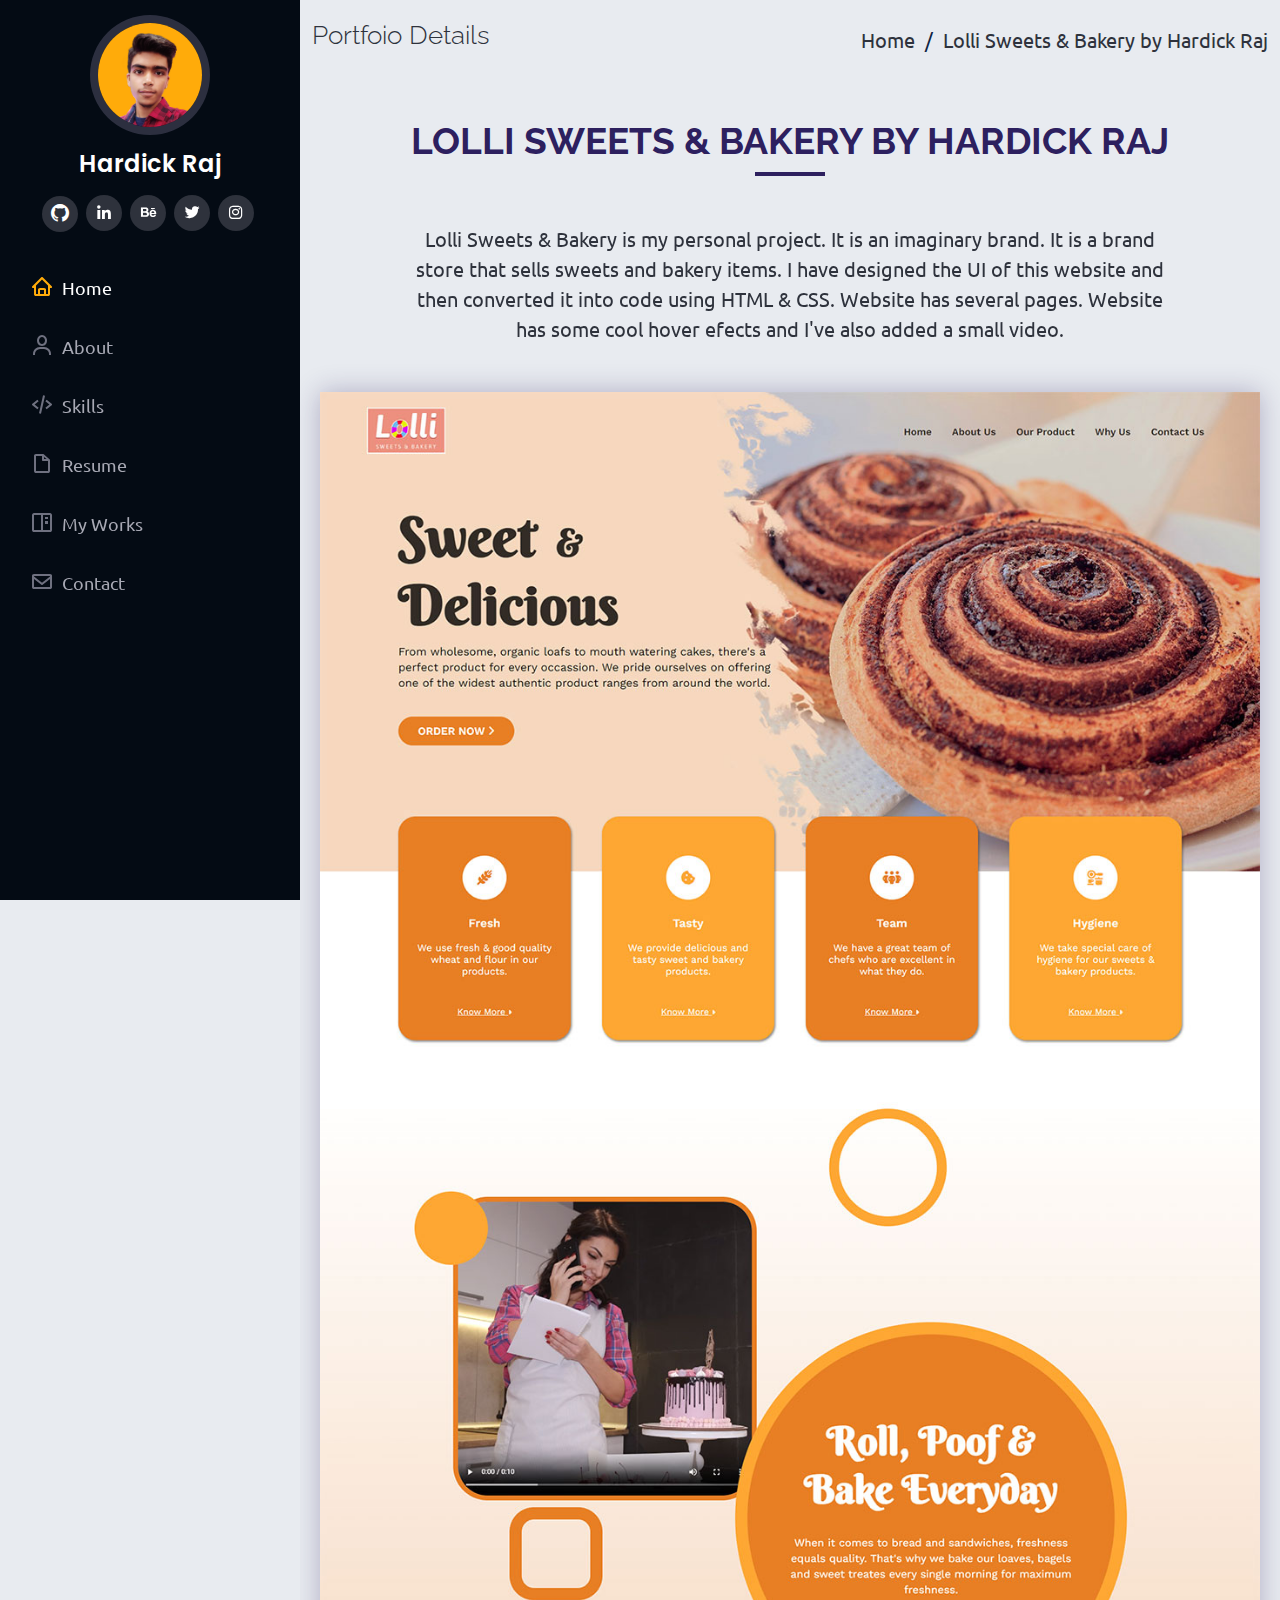
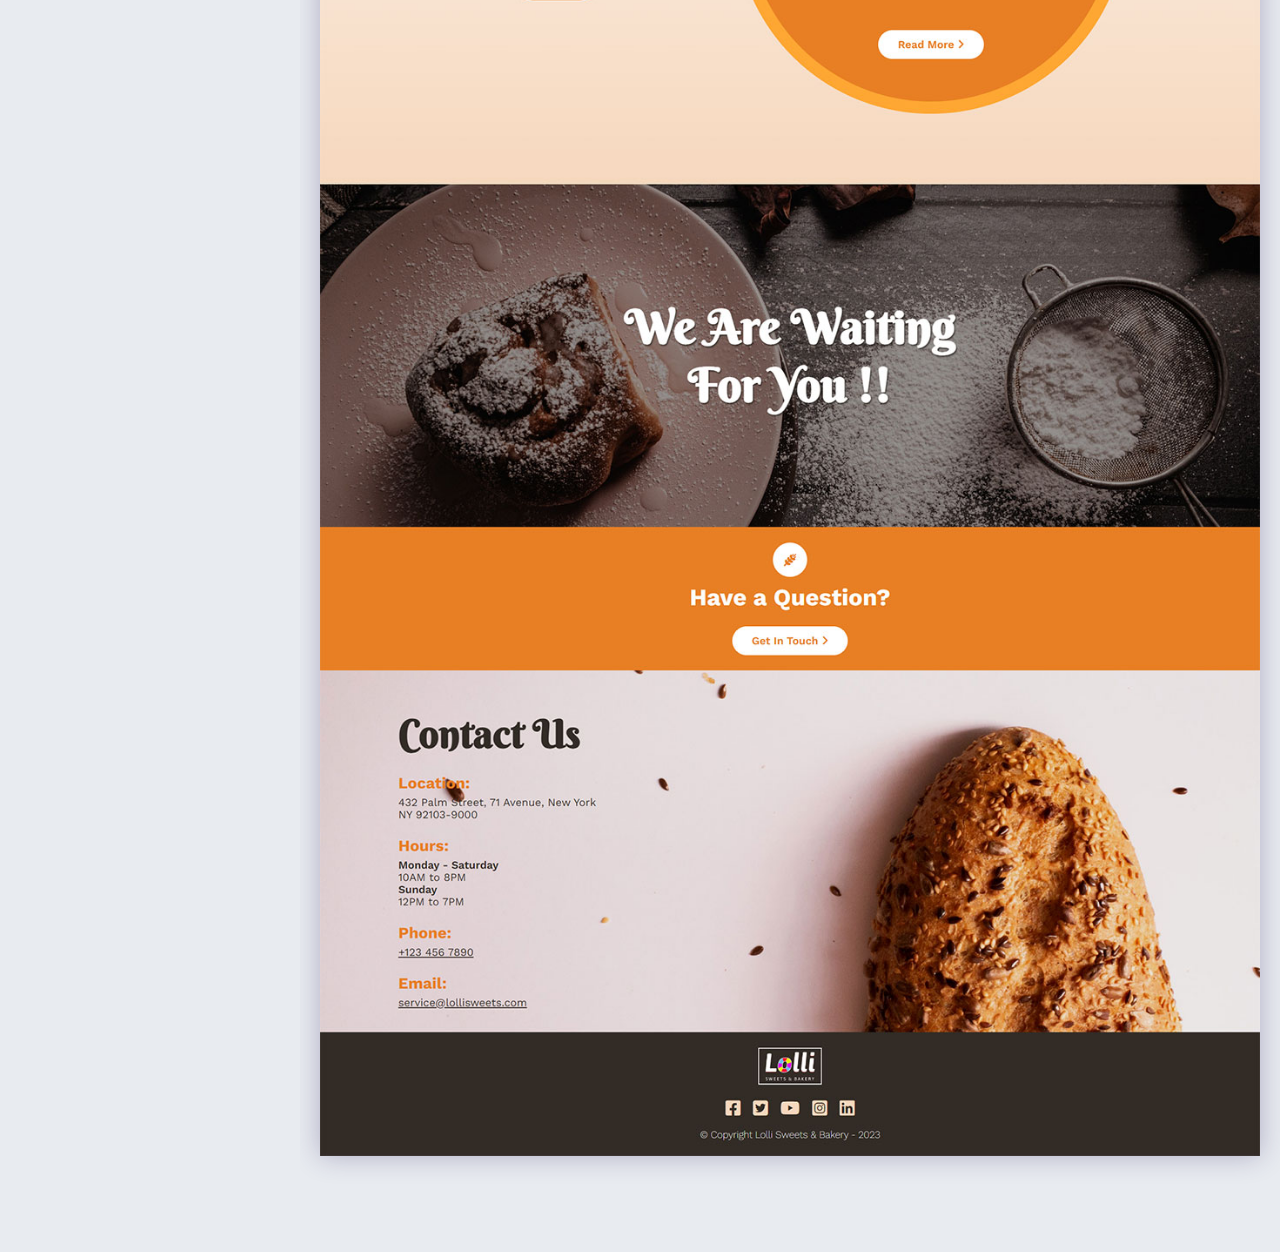
==== lollisweets.html @ 5df668ee "added all the files for the first time" ====
<!DOCTYPE html>
<html lang="en">

<head>
  <meta charset="utf-8">
  <meta content="width=device-width, initial-scale=1.0" name="viewport">

  <title>Lolli Sweets | Hardick Raj</title>
  <meta content="" name="description">
  <meta content="" name="keywords">

  <!-- Favicons -->
  <link href="assets/img/favicon.png" rel="icon">
  <link href="assets/img/apple-touch-icon.png" rel="apple-touch-icon">

  <!-- Google Fonts -->
  <link href="https://fonts.googleapis.com/css?family=Open+Sans:300,300i,400,400i,600,600i,700,700i|Raleway:300,300i,400,400i,500,500i,600,600i,700,700i|Poppins:300,300i,400,400i,500,500i,600,600i,700,700i" rel="stylesheet">
  <link href="https://fonts.googleapis.com/css2?family=Ubuntu:wght@300;400;700&display=swap" rel="stylesheet">

  <!-- Vendor CSS Files -->
  <link href="assets/vendor/aos/aos.css" rel="stylesheet">
  <link href="assets/vendor/bootstrap/css/bootstrap.min.css" rel="stylesheet">
  <link href="assets/vendor/bootstrap-icons/bootstrap-icons.css" rel="stylesheet">
  <link href="assets/vendor/boxicons/css/boxicons.min.css" rel="stylesheet">

  <!-- Template Main CSS File -->
  <link href="assets/css/style.css" rel="stylesheet">

  <!-- =======================================================
  * Template Name: iPortfolio - v3.7.0
  * Template URL: https://bootstrapmade.com/iportfolio-bootstrap-portfolio-websites-template/
  * Author: BootstrapMade.com
  * License: https://bootstrapmade.com/license/
  ======================================================== -->
</head>

<body>

  <!-- ======= Mobile nav toggle button ======= -->
  <i class="bi bi-list mobile-nav-toggle d-xl-none"></i>

  <!-- ======= Header ======= -->
  <header id="header">
    <div class="d-flex flex-column">

      <div class="profile">
        <img src="assets/img/profile-img.jpg" alt="" class="img-fluid rounded-circle">
        <h1 class="text-light"><a href="index.html">Hardick Raj</a></h1>
        <div class="social-links mt-3 text-center">
          <a href="https://github.com/hardickraj" target="_blank" class="github" ><i class="bi bi-github" data-aos="zoom-in" data-aos-delay="300"></i></a>
          <a href="https://www.linkedin.com/in/hardickraj/" target="_blank" class="linkedin" ><i class="bx bxl-linkedin" data-aos="zoom-in" data-aos-delay="600"></i></a>
          <a href="https://www.behance.net/hardickraj" target="_blank" class="google-plus" ><i class="bx bxl-behance" data-aos="zoom-in" data-aos-delay="500"></i></a>
          <a href="https://twitter.com/hardickart/" target="_blank" class="twitter" ><i class="bx bxl-twitter" data-aos="zoom-in" data-aos-delay="200"></i></a>
          <a href="https://www.instagram.com/hardickart/" target="_blank" class="instagram" ><i class="bx bxl-instagram" data-aos="zoom-in" data-aos-delay="400"></i></a>
        </div>
      </div>

      <nav id="navbar" class="nav-menu navbar">
        <ul>
          <li data-aos="zoom-in" data-aos-delay="400"><a href="index.html#hero" class="nav-link scrollto active"><i class="bx bx-home"></i> <span>Home</span></a></li>
          <li data-aos="zoom-in" data-aos-delay="500"><a href="index.html#about" class="nav-link scrollto"><i class="bx bx-user"></i> <span>About</span></a></li>
          <li data-aos="zoom-in" data-aos-delay="500"><a href="index.html#skills" class="nav-link scrollto"><i class="bx bx-code-alt"></i> <span>Skills</span></a></li>
          <li data-aos="zoom-in" data-aos-delay="600"><a href="index.html#resume" class="nav-link scrollto"><i class="bx bx-file-blank"></i> <span>Resume</span></a></li>
          <li data-aos="zoom-in" data-aos-delay="700"><a href="index.html#portfolio" class="nav-link scrollto"><i class="bx bx-book-content"></i> <span>My Works</span></a></li>
          <li data-aos="zoom-in" data-aos-delay="900"><a href="index.html#contact" class="nav-link scrollto"><i class="bx bx-envelope"></i> <span>Contact</span></a></li>
        </ul>
      </nav><!-- .nav-menu -->
    </div>
  </header><!-- End Header -->

  <main id="main">

    <!-- ======= Breadcrumbs ======= -->
    <section id="breadcrumbs" class="breadcrumbs">
      <div class="container">

        <div class="d-flex justify-content-between align-items-center">
          <h2>Portfoio Details</h2>
          <ol>
            <li><a href="index.html">Home</a></li>
            <li>Lolli Sweets & Bakery by Hardick Raj</li>
          </ol>
        </div>

      </div>
    </section><!-- End Breadcrumbs -->

    <!-- ======= Portfolio Details Section ======= -->
    <section id="portfolio-details" class="portfolio-details">
      <div class="container">
        <div class="section-title">
          <h2 class="title-an mb-2">Lolli Sweets & Bakery by Hardick Raj</h2>
          <div class="title-bar mb-5"></div>
          <p class="mb-5" data-aos="fade-down">Lolli Sweets & Bakery is my personal project. It is an imaginary brand. It is a brand store that sells sweets and bakery items. I have designed the UI of this website and then converted it into code using HTML & CSS. Website has several pages. Website has some cool hover efects and I've also added a small video.</p>
        </div>

        <div class="port-web-image px-2" data-aos="fade-down" data-aos-delay="200">
          <img src="assets/img/portfolio/lollisweets-by-hardick.jpg" alt="hardickraj" class="img-fluid">
        </div>
      </div><!-- conrainer -->
    </section><!-- End Portfolio Details Section -->

  </main><!-- End #main -->

  <!-- ======= Footer ======= -->
  <footer id="footer">
    <div class="container">
      <div class="copyright" data-aos="zoom-in">
        &copy; Copyright <strong><span>Hardick Raj</span></strong>
      </div>
      <!-- <div class="credits" data-aos="zoom-in" data-aos-delay="200">
        Designed using <a href="https://bootstrapmade.com/">BootstrapMade</a>
      </div> -->
    </div>
  </footer><!-- End  Footer -->

  <a href="#" class="back-to-top d-flex align-items-center justify-content-center"><i class="bi bi-arrow-up-short"></i></a>

   <!-- Vendor JS Files -->
   <script src="assets/vendor/purecounter/purecounter.js"></script>
   <script src="assets/vendor/aos/aos.js"></script>
   <script src="assets/vendor/bootstrap/js/bootstrap.bundle.min.js"></script>
 
   <!-- Template Main JS File -->
   <script src="assets/js/main.js"></script>

</body>

</html>
---- assets/css/style.css ----
/**
* Template Name: iPortfolio - v3.7.0
* Template URL: https://bootstrapmade.com/iportfolio-bootstrap-portfolio-websites-template/
* Author: BootstrapMade.com
* License: https://bootstrapmade.com/license/
*/

/*--------------------------------------------------------------
# General
--------------------------------------------------------------*/
body {
  font-family: 'Ubuntu', sans-serif;
  color: #2e323c;
  background-color: #e8ebf0;
}
a
{
  text-decoration: none;
  color: #2e323c;
}
a:hover
{
  color: #ffab0a;
}
p,li
{
  font-size: 20px;
}
@media (max-width: 600px) {
  p,li{
    font-size: 17px;
  }
}

#footer a {
  color: #a8a9b4;
  text-decoration: none;
}

#footer a:hover {
  color: #fff;
  text-decoration: none;
}

h1, h2, h3, h4, h5, h6 {
  font-family: "Raleway", sans-serif;
}
.heading{
  font-weight: bold;
  color: #2d205f;
}
.theme-color
{
  color: #ffab0a;
}
::-webkit-scrollbar {
  width: 14px;
}
::-webkit-scrollbar-thumb
{
  border-radius: 4px;
  background: linear-gradient(180deg, #f1b409 0%, #f18e14 100%);
}
::-webkit-scrollbar-thumb:hover
{
  background: linear-gradient(180deg, #fbc633 0%, #ffa02c 100%);
}
::-webkit-scrollbar-track {
  box-shadow: inset 0 0 5px rgba(0, 0, 0, 0.4);
  /* background: linear-gradient(180deg,  rgba(156,219,219, 1) 0%, rgba(255,173,214, 1) 55.7%, rgba(162,186,245, 1) 81.8% ); */
}

/*--------------------------------------------------------------
# selection
--------------------------------------------------------------*/
::selection
{
  background-color: #ffe8bc;
}
/*--------------------------------------------------------------
# Back to top button
--------------------------------------------------------------*/
.back-to-top {
  position: fixed;
  visibility: hidden;
  opacity: 0;
  right: 15px;
  bottom: 15px;
  z-index: 996;
  background: #ffab0a;
  width: 40px;
  height: 40px;
  border-radius: 50px;
  transition: all 0.4s;
}
.back-to-top i {
  font-size: 28px;
  color: #fff;
  line-height: 0;
}
.back-to-top:hover {
  background: #ffb62b;
  color: #fff;
}
.back-to-top.active {
  visibility: visible;
  opacity: 1;
}

/*--------------------------------------------------------------
# Header
--------------------------------------------------------------*/
#header {
  position: fixed;
  top: 0;
  left: 0;
  bottom: 0;
  width: 300px;
  transition: all ease-in-out 0.5s;
  z-index: 9997;
  transition: all 0.5s;
  padding: 0 15px;
  background: #040b14;
  overflow-y: auto;
}
#header .profile img {
  margin: 15px auto;
  display: block;
  width: 120px;
  border: 8px solid #2c2f3f;
}
#header .profile h1 {
  font-size: 24px;
  margin: 0;
  padding: 0;
  font-weight: 600;
  -moz-text-align-last: center;
  text-align-last: center;
  font-family: "Poppins", sans-serif;
}
#header .profile h1 a, #header .profile h1 a:hover {
  color: #fff;
  text-decoration: none;
}
#header .profile .social-links a {
  font-size: 18px;
  display: inline-block;
  background: #2e323c;
  color: #fff;
  line-height: 1;
  padding: 8px 0;
  margin-right: 4px;
  border-radius: 50%;
  text-align: center;
  width: 36px;
  height: 36px;
  transition: 0.3s;
}
#header .profile .social-links a:hover {
  background: #ffab0a;
  color: #fff;
  text-decoration: none;
}
#header .profile .social-links a:hover i
{
  transform: rotateY(360deg);
  transition: all .7s ease-in-out;

}

#main {
  margin-left: 300px;
}

@media (max-width: 1199px) {
  #header {
    left: -300px;
  }

  #main {
    margin-left: 0;
  }
}
/*--------------------------------------------------------------
# Navigation Menu
--------------------------------------------------------------*/
/* Desktop Navigation */
.nav-menu {
  padding: 30px 0 0 0;
}
.nav-menu * {
  margin: 0;
  padding: 0;
  list-style: none;
}
.nav-menu > ul > li {
  position: relative;
  white-space: nowrap;
}
.nav-menu a, .nav-menu a:focus {
  display: flex;
  align-items: center;
  color: #a8a9b4;
  padding: 12px 15px;
  margin-bottom: 8px;
  transition: 0.3s;
  font-size: 18px;
}
.nav-menu a i, .nav-menu a:focus i {
  font-size: 24px;
  padding-right: 8px;
  color: #6f7180;
}
.nav-menu a:hover, .nav-menu .active, .nav-menu .active:focus, .nav-menu li:hover > a {
  text-decoration: none;
  color: #fff;
}
.nav-menu a:hover i, .nav-menu .active i, .nav-menu .active:focus i, .nav-menu li:hover > a i {
  color: #ffab0a;
}

/* Mobile Navigation */
.mobile-nav-toggle {
  position: fixed;
  right: 15px;
  top: 15px;
  z-index: 9998;
  border: 0;
  font-size: 24px;
  transition: all 0.4s;
  outline: none !important;
  background-color: #ffab0a;
  color: #fff;
  width: 40px;
  height: 40px;
  display: inline-flex;
  align-items: center;
  justify-content: center;
  line-height: 0;
  border-radius: 50px;
  cursor: pointer;
}

.mobile-nav-active {
  overflow: hidden;
}
.mobile-nav-active #header {
  left: 0;
}

/*--------------------------------------------------------------
# Hero Section
--------------------------------------------------------------*/
#hero {
  width: 100%;
  height: 100vh;
  background: url("../img/hero-bg.jpg") top center;
  background-size: cover;
  position: relative;
  z-index: 1;
}
#hero:before {
  content: "";
  background: rgba(5, 13, 24, 0.3);
  position: absolute;
  bottom: 0;
  top: 0;
  left: 0;
  right: 0;
  z-index: 2;
}
#hero .hero-container {
  position: relative;
  z-index: 2;
  min-width: 300px;
}
#hero h1 {
  margin: 0 0 10px 0;
  font-size: 5em;
  font-weight: 700;
  line-height: 56px;
  color: #fff;
}
#hero p {
  color: #fff;
  margin-bottom: 50px;
  font-size: 26px;
  font-family: "Poppins", sans-serif;
  -webkit-animation: mainFadeIn 2s forwards;
  -o-animation: mainFadeIn 2s forwards;
  animation: mainFadeIn 2s forwards;
  animation-delay: .9s;
  opacity: 0;
}
#hero p span {
  color: #fff;
  padding-bottom: 4px;
  letter-spacing: 1px;
  border-bottom: 3px solid #ffab0a;
}
@media (min-width: 1024px) {
  #hero {
    background-attachment: fixed;
  }
}
@media (max-width: 768px) {
  #hero h1 {
    font-size: 28px;
    line-height: 36px;
  }
  #hero h2 {
    font-size: 18px;
    line-height: 24px;
    margin-bottom: 30px;
  }
}
#hero h1 {
  -webkit-animation: mainFadeIn 2s forwards;
  -o-animation: mainFadeIn 2s forwards;
  animation: mainFadeIn 2s forwards;
  animation-delay: 1.8s;
  opacity: 0;
  display: flex;
  align-items: baseline;
  position: relative;
}
.an-block {
  width: 0%;
  height: 40%;
  background: #ffab0a;
  position: absolute;
  animation: mainBlock 2.2s cubic-bezier(0.74, 0.06, 0.4, 0.92) forwards;
  display: flex;
}
#hero h1 .pop-an {
  width: 0px;
  height: 0px;
  -webkit-border-radius: 50%;
  -moz-border-radius: 50%;
  border-radius: 50%;
  background: #ffab0a;
  -webkit-animation: load 0.6s cubic-bezier(0.74, 0.06, 0.4, 0.92) forwards;
  animation: popIn 0.8s cubic-bezier(0.74, 0.06, 0.4, 0.92) forwards;
  animation-delay: 2s;
  margin-left: 5px;
  margin-top: -10px;
  position: absolute;
  bottom: 0%;
  right: -5%;
}
@keyframes mainBlock {
  0% {
    width: 0%;
    left: 0;
  }
  50% {
    width: 100%;
    left: 0;
  }
  100% {
    width: 0;
    left: 100%;
  }
}
@keyframes mainFadeIn {
  0% {
    opacity: 0;
  }
  100% {
    opacity: 1;
  }
}
@keyframes popIn {
  0% {
    width: 0px;
    height: 0px;
    background: #ffab0a;
    border: 0px solid #ddd;
    opacity: 0;
  }
  50% {
    width: 12px;
    height: 12px;
    background: #ffab0a;
    opacity: 1;
    bottom: 45px;
  }
  65% {
    /*width: 9px;*/
    height: 9px;
    bottom: 0px;
    width: 15px;
  }
  80% {
    width: 12px;
    height: 12px;
    bottom: 20px;
  }
  100% {
    width: 9px;
    height: 9px;
    background: #ffab0a;
    border: 0px solid #222;
    bottom: 0%;
  }
}
.hero-btn
{
  color: #fff;
  text-decoration: none;
  padding: 16px 0px 16px 36px;
  font-size: 20px;
  z-index: 3;
  border-radius: 10px;
  background: none;
  margin-left: -9%;
  -webkit-animation: mainFadeIn 2s forwards;
  -o-animation: mainFadeIn 2s forwards;
  animation: mainFadeIn 2s forwards;
  animation-delay: .9s;
  opacity: 0;
  background: linear-gradient(140deg, #f1b409 0%, #f18e14 100%);
  border: 2px solid #ffab0a;
  letter-spacing: 2px;
  transition: .6s cubic-bezier(0.165, 0.84, 0.44, 1);
}
.hero-btn i
{
  font-size: 28px;
  padding-right: 20px;
  padding-left: 5px;
  transition: .6s cubic-bezier(0.165, 0.84, 0.44, 1);
}
.hero-btn:hover
{
  border: 2px solid #ffab0a;
  /* border: none; */
  color: #ffab0a;
  padding: 15px 6px 15px 42px;
  background: none;
  box-shadow: 4px 5px 1px #ffab0a;
}
.hero-btn:hover i
{
  transform: rotate(90deg);
  padding-right: 15px;
  padding-left: 10px;
}


/*--------------------------------------------------------------
# Sections General
--------------------------------------------------------------*/
section {
  padding: 6em 0;
  overflow: hidden;
}

/*.section-bg {
  background: linear-gradient(98deg, rgb(255, 255, 255, 0.4) 0%, rgb(255, 255, 255, 0.5) 100%);
}*/

.section-title {
  text-align: center;
}

.section-title h2 {
  font-size: 37px;
  font-weight: bold;
  position: relative;
  color: #2d205f;
  text-transform: uppercase;
}
.title-bar
{
  background: #2d205f;
  width: 70px;
  height: 4px;
  margin: 0 auto;
}
.section-title p {
  width: 80%;
  margin: 0 auto;
}

/*--------------------------------------------------------------
# About
--------------------------------------------------------------*/
.about .content h3 {
  font-weight: 700;
  font-size: 2.5em;
  color: #2d205f;
}
.about .content ul {
  list-style: none;
  padding: 0;
}
.about .content ul li {
  margin-bottom: 20px;
  display: flex;
  align-items: center;
}
.about .content ul strong {
  margin-right: 10px;
  color: #2d205f;
}
.about .content ul i {
  font-size: 16px;
  margin-right: 5px;
  color: #ffab0a;
  line-height: 0;
}
.about-img img
{
  border-radius: 15px;
}
.glow-an img
{
  object-fit: cover;
  /*box-shadow: 1px 1px 10px 0 rgba(0,0,0,.1);*/
  /*display: block;*/
  transition: all .5s cubic-bezier(0.645, 0.045, 0.355, 1);
  margin-top: 10px;
}
.glow-an:hover img{
  box-shadow: 7px 7px 7px 0 rgba(45, 32, 95, .3);
}
.glow-an .glow-wrap{
  overflow: hidden;
  position: absolute;
  width: 95%;
  height: 100%;
  top: 0;
  margin-top: 10px;
}

.glow-an .glow{
  display: block;
  position:absolute;
  width: 40%;
  height: 200%;
  background: rgba(255,255,255,.3);
  top: 0;
  filter: blur(12px);
  transform: rotate(165deg) translate(-450%, 0);
  transition: all .5s cubic-bezier(0.645, 0.045, 0.355, 1);
}

.glow-an:hover .glow{
  transform: rotate(45deg) translate(450%, 0);
  transition: all 1s cubic-bezier(0.645, 0.045, 0.355, 1);
}

.glow-an:hover img,
.glow-an:hover .glow-wrap{
  margin-top: 0;
}
.glow-shadow-none:hover img
{
  box-shadow: none;
}

/*--------------------------------------------------------------
# Skills
--------------------------------------------------------------*/
.skill
{
  width: 160px;
  height: 160px;
  background: none;
  position: relative;
  box-sizing: border-box;
  color: #2e323c;
  transition: all .6s cubic-bezier(0.075, 0.82, 0.165, 1);
}
.skill:hover
{
  transform: translateY(-7px) scale(1.06);
  transform-origin: bottom;
  cursor: pointer;
}
.skill:hover .outer
{
  box-shadow: 3px 4px 14px rgba(0, 0, 0, .35);
  transition: .4s ease-in-out;
}
.skill:hover .inner span
{
  transform: rotateY(360deg);
  transition: all .7s ease-in-out;
}
.skill h4
{
  font-size: 24px;
  font-weight: bold;
  text-align: center;
}
.outer
{
  width: 160px;
  height: 160px;
  background: #d7dfed;
  border-radius: 50%;
  padding: 20px;
  box-shadow: 4px 5px 5px rgba(0, 0, 0, .25), -3px -4px 5px rgba(255, 255, 255, .25);
}
.inner
{
  width: 120px;
  height: 120px;
  background: #eceef5;
  border-radius: 50%;
  box-shadow: inset 3px 5px 6px rgba(0, 0, 0, .2), inset -4px -5px 5px rgba(255, 255, 255, .9);
  font-size: 30px;
  font-weight: bold;
  display: flex;
  justify-content: center;
  align-items: center;
}
.inner span
{
  font-size: 20px;
}
circle{
  fill: none;
  stroke: url(#GradientColor);
  stroke-width: 20px;
  stroke-dasharray: 472;
  stroke-dashoffset: 472;
}
.c-85{
  animation: c-85 1.8s forwards alternate;
}
.c-80{
  animation: c-80 1.8s forwards alternate;
}
.c-65{
  animation: c-65 1.8s forwards alternate;
}
.c-70{
  animation: c-70 1.8s forwards alternate;
}
.c-50{
  animation: c-50 1.8s forwards alternate;
}
@keyframes c-85
{
  100%
  {
    stroke-dashoffset: 94;
  }
}
@keyframes c-80
{
  100%
  {
    stroke-dashoffset: 118;
  }
}
@keyframes c-65
{
  100%
  {
    stroke-dashoffset: 188;
  }
}
@keyframes c-70
{
  100%
  {
    stroke-dashoffset: 165;
  }
}
@keyframes c-50
{
  100%
  {
    stroke-dashoffset: 259;
  }
}
.svg-2
{
  position: absolute;
  top: 0%;
  left: 0%;
}
@media (max-width: 330px)
{
  svg, .skill, .outer
  {
    width: 150px;
    height: 150px;
  }
  .outer
  {
    padding: 15px;
  }
  .inner
  {
    width: 120px;
    height: 120px;
  }
  circle
  {
    stroke-width: 15px;
  }
}
/*@media (prefers-reduced-motion: no-preference) {
  .square-animation {
    animation: c-one 2s forwards;
  }
}*/

/*--------------------------------------------------------------
# Resume
--------------------------------------------------------------*/
.resume .resume-title {
  font-size: 26px;
  font-weight: 700;
  margin-top: 20px;
  margin-bottom: 20px;
  color: #2d205f;
}
.resume .resume-item {
  padding: 0 0 20px 20px;
  margin-top: -2px;
  border-left: 2px solid #ffab0a;
  position: relative;
}
.resume .resume-item h4 {
  line-height: 18px;
  font-size: 18px;
  font-weight: 600;
  text-transform: uppercase;
  font-family: "Poppins", sans-serif;
  color: #2e323c;
  margin-bottom: 10px;
}
.resume .resume-item h5 {
  font-size: 16px;
  background: rgba(255, 171, 10, .3);
  padding: 5px 15px;
  display: inline-block;
  font-weight: 600;
  margin-bottom: 10px;
}
.resume .resume-item ul {
  padding-left: 20px;
}
.resume .resume-item ul li {
  padding-bottom: 10px;
}
.resume .resume-item:last-child {
  padding-bottom: 0;
}
.resume .resume-item::before {
  content: "";
  position: absolute;
  width: 16px;
  height: 16px;
  border-radius: 50px;
  left: -9px;
  top: 0;
  background: #fff;
  border: 2px solid #ffab0a;
}
.resume-download a{
  margin-left: 0;
}
.resume-download a:hover{
  padding: 16px 0px 16px 36px;
}

/*--------------------------------------------------------------
# Portfolio
--------------------------------------------------------------*/
#portfolio{
  position: relative;
}
.portfolio-btn{
  margin-left: 0;
}
.portfolio-btn i{
  font-size: 19px;
}
.portfolio-heading{
  position: relative;
}
.portfolio-heading::after{
  content: "";
  display: block;
  height: 4px;
  width: 25%;
  background: #ffab0a;
  position: absolute;
  left: 0;
  bottom: -4px;
}
.portfolio-logo img{
  border: 2px solid #2d205f;
  border-radius: 5px;
}
.facebook-thumbnail{
  position: relative;
}
.feature-logo{
  position: absolute;
  top: -8%;
  right: -4%;
}
.feature-logo img{
  width: 120px;
}

/*--------------------------------------------------------------
# Portfolio Details
--------------------------------------------------------------*/
.portfolio-details {
  padding-top: 40px;
}
.portfolio-details .portfolio-details-slider img {
  width: 100%;
}
.portfolio-details .portfolio-details-slider .swiper-pagination {
  margin-top: 20px;
  position: relative;
}
.portfolio-details .portfolio-details-slider .swiper-pagination .swiper-pagination-bullet {
  width: 12px;
  height: 12px;
  background-color: #fff;
  opacity: 1;
  border: 1px solid #ffab0a;
}
.portfolio-details .portfolio-details-slider .swiper-pagination .swiper-pagination-bullet-active {
  background-color: #ffab0a;
}
.portfolio-details .portfolio-info {
  padding: 30px;
  box-shadow: 0px 0 30px rgba(5, 13, 24, 0.08);
}
.portfolio-details .portfolio-info h3 {
  font-size: 22px;
  font-weight: 700;
  margin-bottom: 20px;
  padding-bottom: 20px;
  border-bottom: 1px solid #eee;
}
.portfolio-details .portfolio-info ul {
  list-style: none;
  padding: 0;
  font-size: 15px;
}
.portfolio-details .portfolio-info ul li + li {
  margin-top: 10px;
}
.portfolio-details .portfolio-description {
  padding-top: 30px;
}
.portfolio-details .portfolio-description h2 {
  font-size: 26px;
  font-weight: 700;
  margin-bottom: 20px;
}
.portfolio-details .portfolio-description p {
  padding: 0;
}
.port-web-image
{
  text-align: center;
  margin: 0 auto;
}
.port-web-image img
{
  box-shadow: 0px 0px 25px rgba(45, 32, 95, .3);
}
.port-saksham-image
{
  text-align: center;
  margin: 0 auto;
}
.port-saksham-image .row:hover img:not(:hover)
{
  /* filter: grayscale(100%) contrast(120%) brightness(.9); */
  transition: .6s ease-in-out;
  transform: scale(.95);
}
.port-bw-effect:hover img:not(:hover)
{
  /* filter: grayscale(100%) contrast(120%) brightness(.9); */
  transform: scale(.95);
  transition: .6s ease-in-out;
}
.port-saksham-image img
{
  margin: 0 auto;
}
.port-bw-effect img:hover
{
  transform: translateY(-7px);
  transition: .5s ease-in-out;
}
.port-subtitle
{
  font-size: 26px;
  color: #2d205f;
  background-color: #ffab0a4d;
  font-weight: bold;
  text-align: center;
}
.cm-trophy
{
  text-align: center;
}
.landscape-image
{
  text-align: center;
}
.swiper
{
  width: 500px;
}
@media (max-width: 540px)
{
  .swiper
  {
    width: 400px;
  }
}
@media (max-width: 430px)
{
  .swiper
  {
    width: 310px;
  }
}
.follow-btn
{
  padding: 7px 10px;
  background: linear-gradient(45deg, #f09433 0%, #e6683c 25%, #dc2743 50%, #bc1888 100%);
  border-radius: 40px;
  width: 120px;
  margin: 0 auto;
  color: #fff;
}
.follow-btn i
{
  font-size: 22px;
}
.follow-btn:hover i
{
  /*transform: scale(2) translateY(-3px);*/
  font-size: 27px;
  transition: .3s;
}
.follow-btn:hover
{
  border: 3px solid #dc2743;
  background: none;
  padding: 4px 10px;
  color: #dc2743;
}
/*--------------------------------------------------------------
# Services
--------------------------------------------------------------*/
.services .icon-box {
  margin-bottom: 20px;
  border-radius: 14px;
  text-align: center;
  transform-style: preserve-3d;
  perspective: 1000px;
  box-shadow: 0 0 2px 0 rgba(0, 0, 0, 0.12);
}
.services .icon {
  display: flex;
  align-items: center;
  justify-content: center;
  width: 65px;
  height: 65px;
  background: #ffab0a;
  border-radius: 50%;
  transition: 0.5s;
  border: 1px solid #ffab0a;
  margin: 0 auto;
}
.icon, .title, .description
{
  transform: translateZ(40px);
}
.services .icon i {
  color: #fff;
  font-size: 35px;
  line-height: 0;
}
.services .icon-box:hover
{
  background: linear-gradient(140deg, #f1b409 0%, #f18e14 100%);
  box-shadow: 2px 3px 25px rgba(0, 0, 0, .4);
}
.services .icon-box:hover .title a,
.services .icon-box:hover .description
{
  color: #fff;
  transition: 0.3s all ease-in-out;
  text-shadow: 0 0 2px 0 rgba(0, 0, 0, 0.9);
}
.services .icon-box:hover .icon {
  background: #fff;
}
.services .icon-box:hover .icon i {
  color: #ffab0a;
  transform: rotateY(360deg);
  transition: all .7s ease-in-out;
}
.services .title {
  font-weight: 700;
  margin-bottom: 15px;
  font-size: 18px;
}
.services .title a {
  color: #2e323c;
}
.services .description {
  line-height: 24px;
  font-size: 15px;
}
section.rules{
  padding: 2em 0;
}
.rules ul{
  padding-left: 0em;
}
.rules ul li{
  list-style: none;
  line-height: 1.8;
}
@media (max-width: 768px){
  .icon-md-rotate{
    transform: rotate(90deg);
    margin: 4px 0;
  }
}

/*--------------------------------------------------------------
# Contact
--------------------------------------------------------------*/
.contact {
  padding-bottom: 130px;
}
.contact .info {
  padding: 30px;
  width: 100%;
  box-shadow: 0 0 18px 0 rgba(0, 0, 0, 0.12);
}
.contact .info i {
  font-size: 20px;
  color: #fff;
  float: left;
  width: 44px;
  height: 44px;
  background: #ffab0a;
  display: flex;
  justify-content: center;
  align-items: center;
  border-radius: 50px;
  transition: all 0.3s ease-in-out;
}
.contact .info h4 {
  padding: 0 0 0 60px;
  font-size: 22px;
  font-weight: 600;
  margin-bottom: 5px;
  color: #2e323c;
}
.contact .info p {
  padding: 0 0 10px 60px;
  margin-bottom: 20px;
  font-size: 18px;
  color: #2e323c;
}
.contact .info .email p {
  padding-top: 5px;
}
.contact .info .social-links {
  padding-left: 60px;
}
.contact .info .social-links a {
  font-size: 18px;
  display: inline-block;
  background: #333;
  color: #fff;
  line-height: 1;
  padding: 8px 0;
  border-radius: 50%;
  text-align: center;
  width: 36px;
  height: 36px;
  transition: 0.3s;
  margin-right: 10px;
}
.contact .info .email a:hover, .contact .info .phone a:hover{
  color: #ffab0a;
}
.contact .info .social-links a:hover {
  background: #ffab0a;
  color: #fff;
}
.contact .info .email:hover i, .contact .info .address:hover i, .contact .info .phone:hover i {
  background: #fff;
  color: #ffab0a;
}

/*--------------------------------------------------------------
# Breadcrumbs
--------------------------------------------------------------*/
.breadcrumbs {
  padding: 20px 0;
}
.breadcrumbs h2 {
  font-size: 26px;
  font-weight: 300;
}
.breadcrumbs ol {
  display: flex;
  flex-wrap: wrap;
  list-style: none;
  padding: 0;
  margin: 0;
  font-size: 15px;
}
.breadcrumbs ol li + li {
  padding-left: 10px;
}
.breadcrumbs ol li + li::before {
  display: inline-block;
  padding-right: 10px;
  color: #0e2442;
  content: "/";
}
@media (max-width: 768px) {
  .breadcrumbs .d-flex {
    display: block !important;
  }
  .breadcrumbs ol {
    display: block;
  }
  .breadcrumbs ol li {
    display: inline-block;
  }
}

/*--------------------------------------------------------------
# Footer
--------------------------------------------------------------*/
#footer {
  padding: 15px;
  color: #a8a9b4;
  font-size: 14px;
  position: fixed;
  left: 0;
  bottom: 0;
  width: 300px;
  z-index: 9999;
  background: #040b14;
}
#footer .copyright {
  text-align: center;
}
#footer .credits {
  padding-top: 5px;
  text-align: center;
  font-size: 13px;
  color: #a8a9b4;
}
@media (max-width: 1199px) {
  #footer {
    position: static;
    width: auto;
    padding-right: 20px 15px;
  }
}
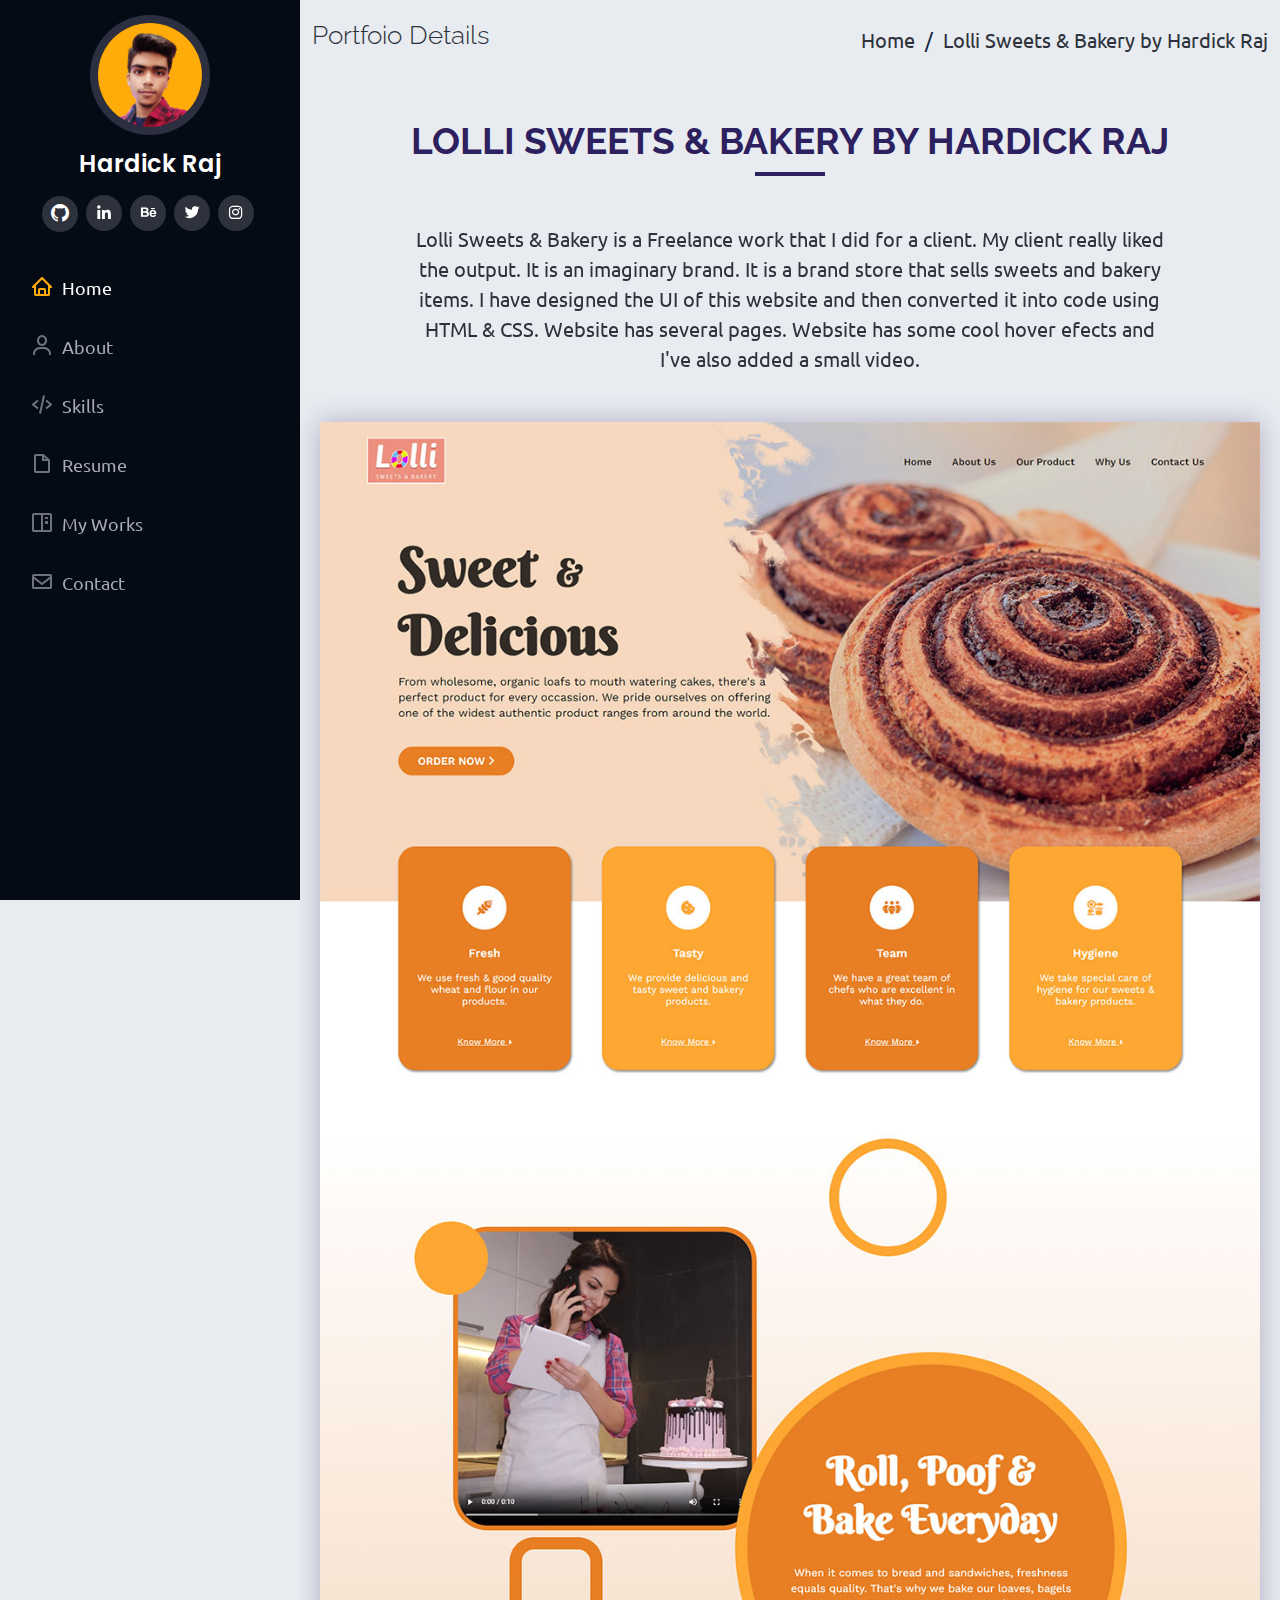
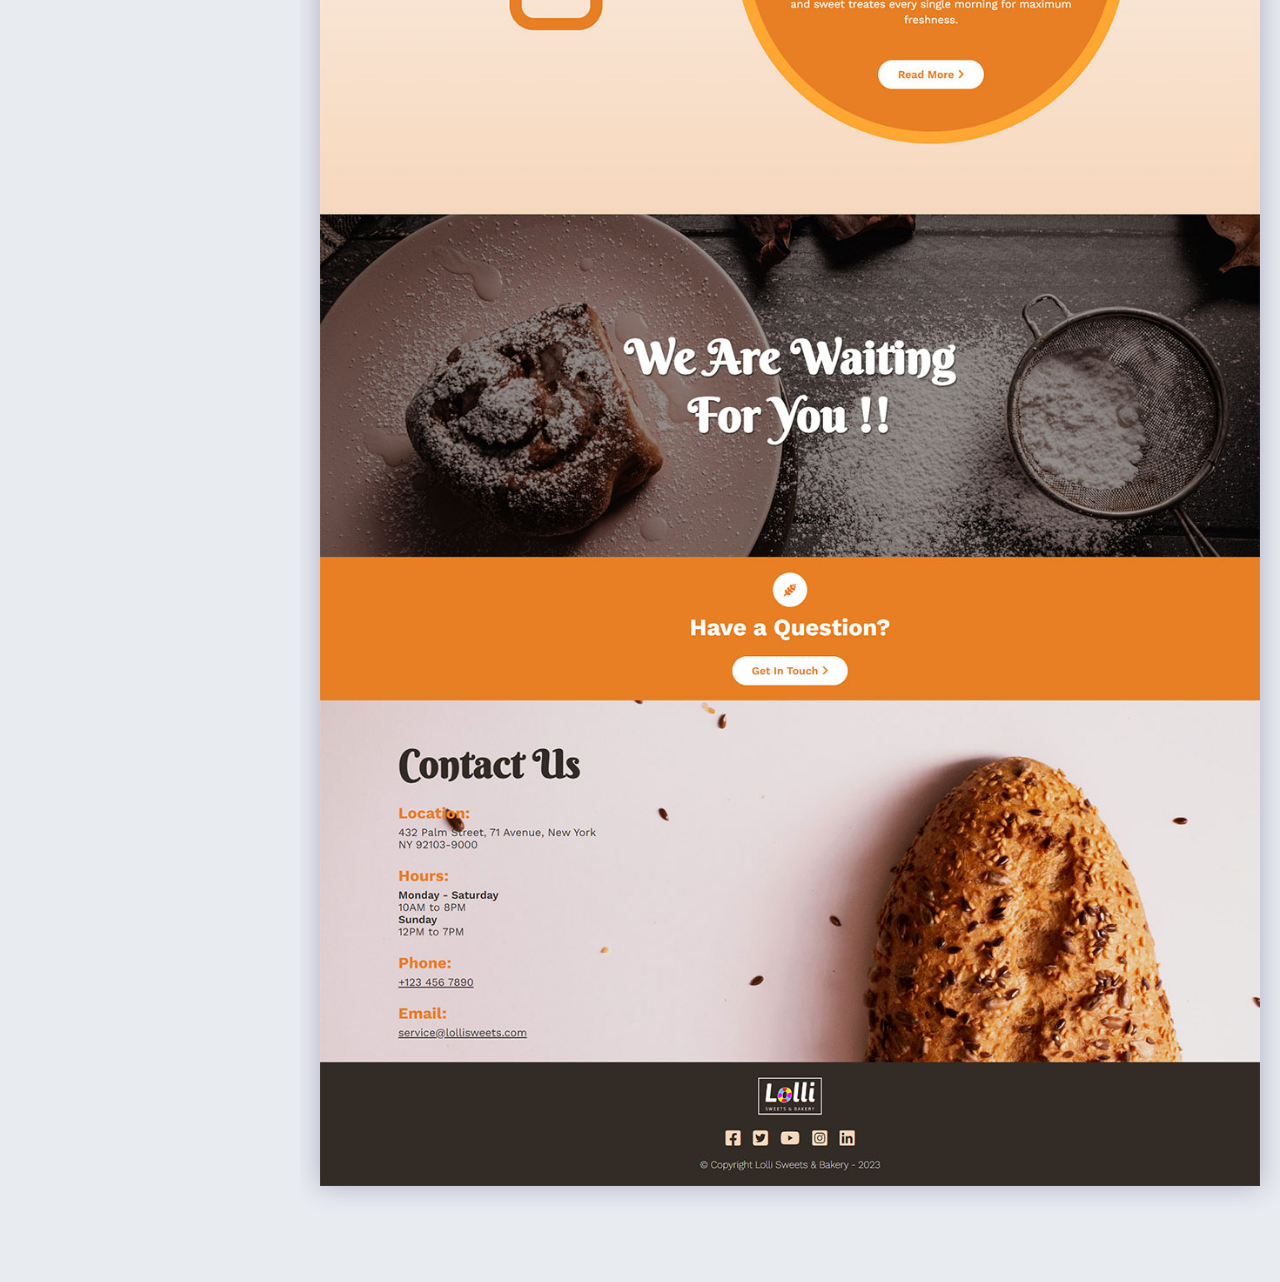
==== commit bbed04d9: "changed para text in lolli sweets page" ====
--- a/lollisweets.html
+++ b/lollisweets.html
@@ -91,7 +91,7 @@
         <div class="section-title">
           <h2 class="title-an mb-2">Lolli Sweets & Bakery by Hardick Raj</h2>
           <div class="title-bar mb-5"></div>
-          <p class="mb-5" data-aos="fade-down">Lolli Sweets & Bakery is my personal project. It is an imaginary brand. It is a brand store that sells sweets and bakery items. I have designed the UI of this website and then converted it into code using HTML & CSS. Website has several pages. Website has some cool hover efects and I've also added a small video.</p>
+          <p class="mb-5" data-aos="fade-down">Lolli Sweets & Bakery is a Freelance work that I did for a client. My client really liked the output. It is an imaginary brand. It is a brand store that sells sweets and bakery items. I have designed the UI of this website and then converted it into code using HTML & CSS. Website has several pages. Website has some cool hover efects and I've also added a small video.</p>
         </div>
 
         <div class="port-web-image px-2" data-aos="fade-down" data-aos-delay="200">
